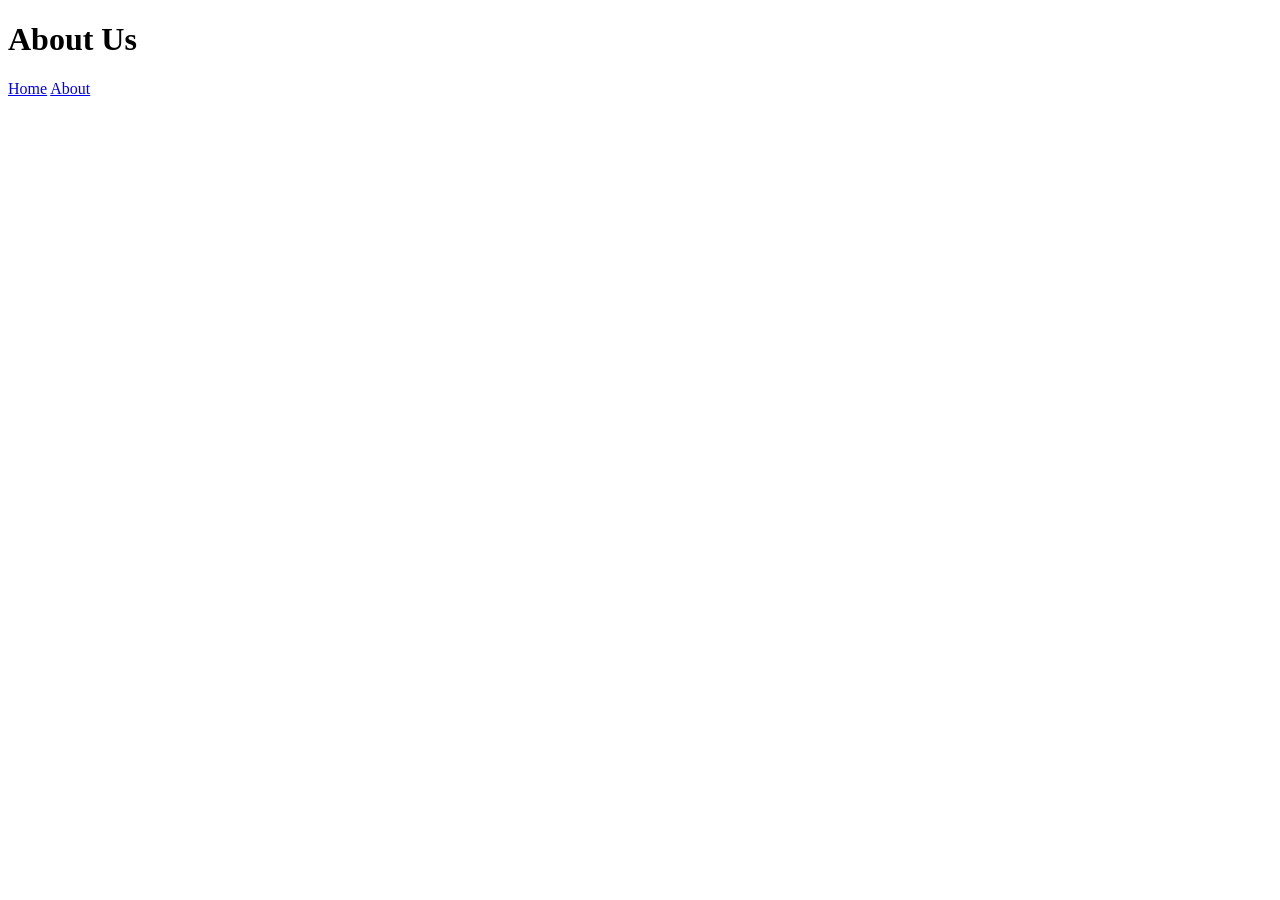
==== about.html @ 14a0441e "Added About, Platform, Resources, Contact and feedback with navigation" ====
<!DOCTYPE html> 
<html lang="en"> 
<head> 
    <meta charset="UTF-8"> 
    <meta name="viewport" content="width=device-width, initial-scale=1.0"> 
    <title>About Us</title> 
</head> 
<body> 
<header> 
 <h1>About Us</h1> 
         <nav> 
            <a href="index.html"> Home</a>
            <a href="about.html"> About</a>
            <a href=""
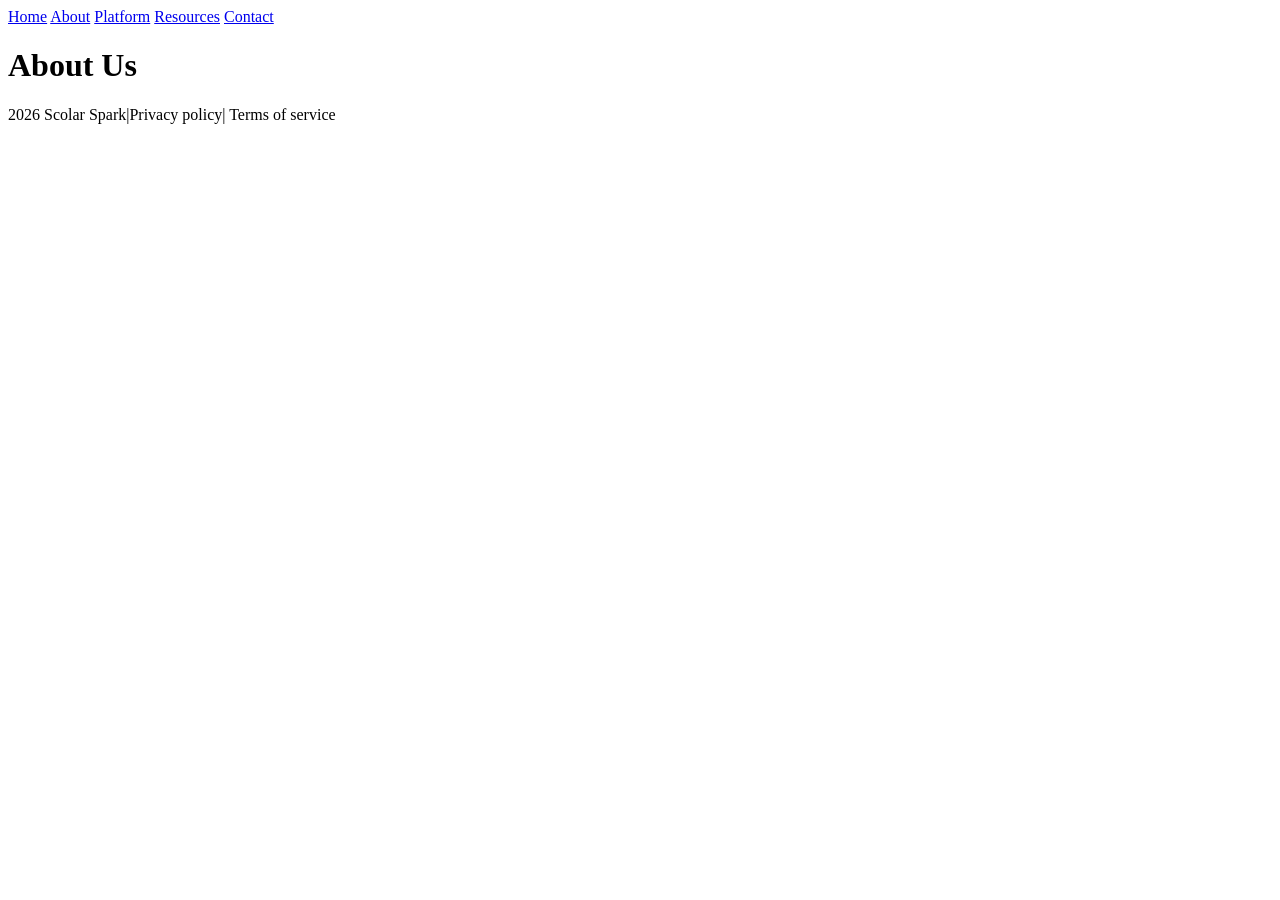
==== commit 3869a0c4: "Updated navigation pages with new features" ====
--- a/about.html
+++ b/about.html
@@ -4,11 +4,26 @@
     <meta charset="UTF-8"> 
     <meta name="viewport" content="width=device-width, initial-scale=1.0"> 
     <title>About Us</title> 
+    <link rel="stylesheet" href="style.css">
 </head> 
 <body> 
 <header> 
- <h1>About Us</h1> 
          <nav> 
             <a href="index.html"> Home</a>
             <a href="about.html"> About</a>
-            <a href=""+            <a href="platform.html">Platform</a>
+            <a href="resources.html">Resources</a>
+            <a href="contact.html">Contact</a>
+         </nav>
+         <h1>About Us</h1> 
+</header>
+<main>
+    <p>
+
+    </p>
+</main>
+<footer>
+    2026 Scolar Spark|Privacy policy| Terms of service
+</footer>
+</body>
+</html>
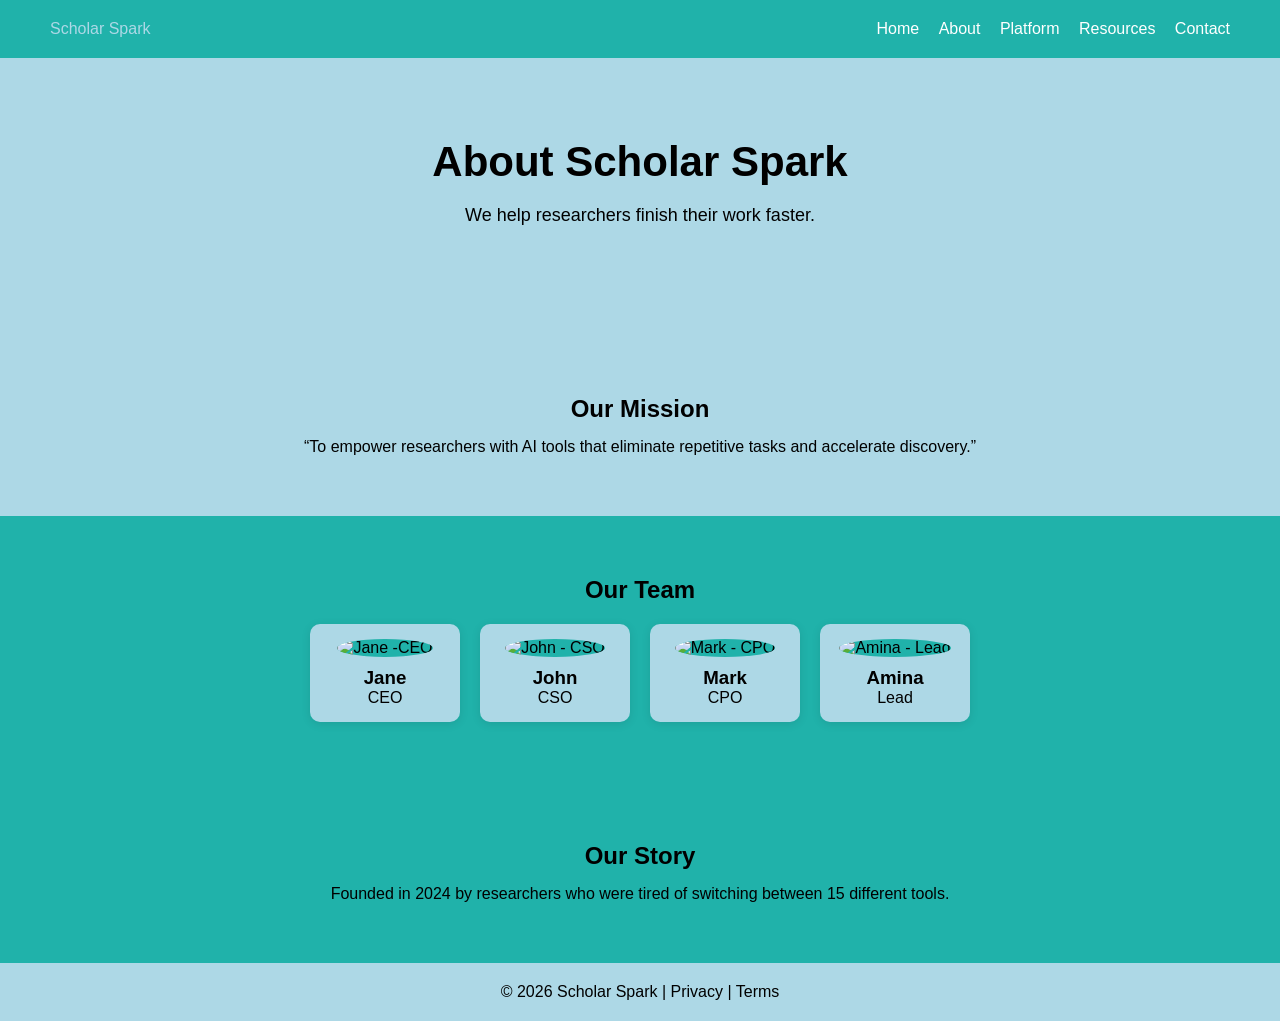
==== commit 9f70786c: "Updated pages and added articles 1-4" ====
--- a/about.html
+++ b/about.html
@@ -1,29 +1,65 @@
-<!DOCTYPE html> 
-<html lang="en"> 
-<head> 
-    <meta charset="UTF-8"> 
-    <meta name="viewport" content="width=device-width, initial-scale=1.0"> 
-    <title>About Us</title> 
-    <link rel="stylesheet" href="style.css">
-</head> 
-<body> 
-<header> 
-         <nav> 
-            <a href="index.html"> Home</a>
-            <a href="about.html"> About</a>
+<!DOCTYPE html>
+<html lang="en">
+<head>
+    <meta charset="UTF-8">
+    <meta name="viewport" content="width=device-width, initial-scale=1.0">
+    <title>About - Scholar Spark</title>
+    <link rel="stylesheet" href="stylesheet.css">
+</head>
+<body>
+    <header class="navbar">
+        <div class="logo">Scholar Spark</div>
+        <nav>
+            <a href="index.html">Home</a>
+            <a href="about.html">About</a>
             <a href="platform.html">Platform</a>
             <a href="resources.html">Resources</a>
             <a href="contact.html">Contact</a>
-         </nav>
-         <h1>About Us</h1> 
-</header>
-<main>
-    <p>
-
-    </p>
-</main>
-<footer>
-    2026 Scolar Spark|Privacy policy| Terms of service
-</footer>
+        </nav>
+    </header>
+    <section class="hero">
+        <h1>About Scholar Spark</h1>
+        <p>We help researchers finish their work faster.</p>
+    </section>
+    <section class="mission">
+        <h2>Our Mission</h2>
+        <p>
+            “To empower researchers with AI tools that eliminate repetitive tasks and accelerate discovery.”
+        </p>
+    </section>
+    <section class="team">
+        <h2>Our Team</h2>
+        <div class="team-grid">
+            <div class="member">
+            <img src="C:\Users\Ommy\Downloads\download.jfif" alt="Jane -CEO" class="photo">
+                <h3>Jane</h3>
+                <p>CEO</p>
+            </div>
+            <div class="member">
+                <img src="C:\Users\Ommy\Downloads\download (1).jfif" alt="John - CSO" class="photo">
+                <h3>John</h3>
+                <p>CSO</p>
+            </div>
+            <div class="member">
+                <img src="C:\Users\Ommy\Downloads\OIF.jfif" alt="Mark - CPO" class="photo">
+                <h3>Mark</h3>
+                <p>CPO</p>
+            </div>
+            <div class="member">
+               <img src="C:\Users\Ommy\Downloads\OIP.jfif" alt="Amina - Lead" class="photo"> 
+                <h3>Amina</h3>
+                <p>Lead</p>
+            </div>
+        </div>
+    </section>
+    <section class="story">
+        <h2>Our Story</h2>
+        <p>
+            Founded in 2024 by researchers who were tired of switching between 15 different tools.
+        </p>
+    </section>
+    <footer>
+        <p>© 2026 Scholar Spark | Privacy | Terms</p>
+    </footer>
 </body>
 </html>
--- a/stylesheet.css
+++ b/stylesheet.css
@@ -0,0 +1,246 @@
+* {
+    margin: 0;
+    padding: 0;
+    box-sizing: border-box;
+}
+body {
+    font-family: Arial, Helvetica, sans-serif;
+    background-color: lightseagreen;
+    color: black;
+    min-height: 100vh;
+    display: flex;
+    flex-direction: column;
+}
+.navbar {
+    display: flex;
+    justify-content: space-between;
+    align-items: center;
+
+    padding: 20px 50px;
+    background-color:lightseagreen;
+    color: lightblue;
+}
+.navbar nav a {
+    color: white;
+    text-decoration: none;
+    margin-left: 15px;
+}
+.navbar nav a:hover {
+    text-decoration: underline;
+}
+.hero {
+    text-align: center;
+    padding: 80px 20px;
+    background-color:lightblue;
+}
+.hero h1 {
+    font-size: 42px;
+    margin-bottom: 15px;
+}
+.hero p {
+    font-size: 18px;
+    max-width: 600px;
+    margin: 0 auto 25px;
+    line-height: 1.6;
+}
+.buttons {
+    display: flex;
+    justify-content: center;
+    gap: 15px;
+}
+.btn {
+    padding: 12px 20px;
+    border-radius: 8px;
+    text-decoration: none;
+    font-weight: bold;
+    display: inline-block;
+}
+.primary {
+    background-color: darkblue;
+    color:lightblue;
+}
+.secondary {
+    background-color:darkgreen;
+    color: black
+}
+.features {
+    padding: 70px 20px;
+    text-align: center;
+}
+.features h2 {
+    margin-bottom: 30px;
+    font-size: 28px;
+}
+.feature-boxes {
+    display: flex;
+    justify-content: center;
+    gap: 20px;
+    flex-wrap: wrap;
+}
+.box {
+    background-color:lightblue;
+    width: 250px;
+    padding: 20px;
+    border-radius: 12px;
+
+    box-shadow: 0 2px 10px lightblue;
+}
+.box h3 {
+    margin-bottom: 10px;
+}
+.cta {
+    text-align: center;
+    padding: 60px 20px;
+    background-color: #1e293b;
+    color:lightblue;
+}
+.cta h2 {
+    margin-bottom: 20px;
+}
+footer {
+    margin-top: auto;
+    text-align: center;
+    padding: 20px;
+    background-color:lightblue;
+    color:black;
+}
+section {
+    padding: 60px 20px;
+    text-align: center;
+}
+.mission {
+    background-color:lightblue;
+}
+.team-grid {
+    display: flex;
+    justify-content: center;
+    gap: 20px;
+    flex-wrap: wrap;
+    margin-top: 20px;
+}
+.member {
+    background:lightblue;
+    width: 150px;
+    padding: 15px;
+    border-radius: 10px;
+    box-shadow: 0 2px 10px rgba(0,0,0,0.1);
+}
+.photo {
+    width: 60px;
+    height: 60px;
+    background-color: lightseagreen;
+    border-radius: 50%;
+    margin: 0 auto 10px;
+}
+.story {
+    background-color:lightseagreen;
+}
+h2 {
+    margin-bottom: 15px;
+}
+.feature-card {
+    display: flex;
+    align-items: center;
+    gap: 20px;
+    padding: 20px;
+    max-width: 800px;
+    margin:20px auto;
+}
+.feature-image img {
+    width: 250px;
+    border-radius: 10px;
+    object-fit: contain;
+    box-shadow: 0 2px 10px rgba(0,0,0,0.1);
+}
+.feature-text {
+    max-width: ;
+}
+.feature-text h2 {
+    margin-bottom: 10px;
+}
+.feature-text ul {
+    list-style: none;
+    padding: 0;
+}
+.feature-text li {
+    margin-bottom: 8px;
+}
+.featured-card {
+    display: flex;
+    gap: 20px;
+    align-items: center;
+    max-width: 900px;
+    margin: 0 auto;
+    background:lightblue;
+    padding: 20px;
+
+    border-radius: 12px;
+    box-shadow: 0 2px 10px rgba(0,0,0,0.1);
+}
+.featured-card img {
+    width: 300px;
+    border-radius: 10px;
+    object-fit: cover;
+}
+.featured-text {
+    flex: 1;
+}
+.meta {
+    font-size: 14px;
+    color:lightblue;
+    margin-bottom: 10px;
+}
+.article-grid {
+    display: flex;
+    justify-content: center;
+    gap: 20px;
+    flex-wrap: wrap;
+    padding: 20px;
+}
+.article {
+    width: 250px;
+    background:lightblue;
+    padding: 15px;
+    border-radius: 10px;
+
+    box-shadow: 0 2px 10px rgba(0,0,0,0.1);
+    text-align: center;
+}
+.article img {
+    width: 100%;
+    border-radius: 8px;
+}
+.newsletter {
+    text-align: center;
+    padding: 60px 20px;
+}
+.newsletter input {
+    padding: 10px;
+    width: 250px;
+    margin-right: 10px;
+    border-radius: 5px;
+    b
+.blog-post {
+    max-width: 800px;
+    margin: 0 auto;
+    padding: 40px 20px;
+    line-height: 1.6;
+}
+.blog-post h1 {
+    margin-bottom: 10px;
+}
+.blog-post h2 {
+    margin-top: 20px;
+    margin-bottom: 10px;
+}
+.blog-image {
+    width: 100%;
+    border-radius: 10px;
+    margin: 20px 0;
+}
+.meta {
+    color: gray;
+    font-size: 14px;
+    margin-bottom: 20px;
+}order: 1px solid: lightblue;
+}
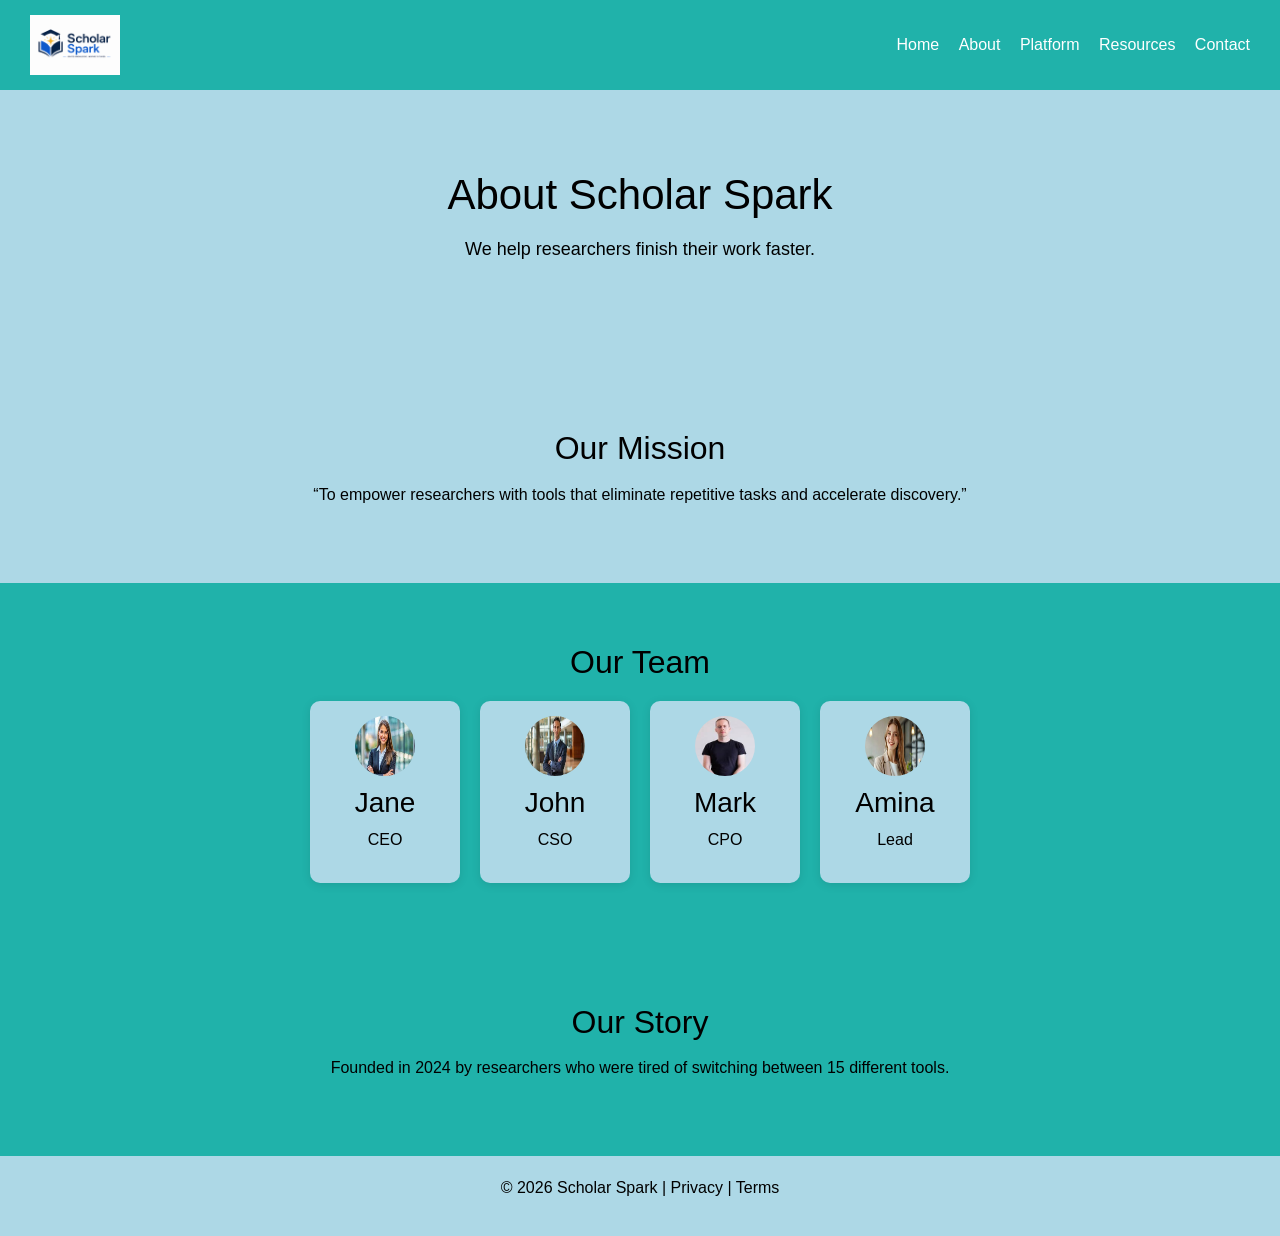
==== commit 85d389b7: "Updated website pages and added script.js, success.html and image/" ====
--- a/about.html
+++ b/about.html
@@ -4,11 +4,14 @@
     <meta charset="UTF-8">
     <meta name="viewport" content="width=device-width, initial-scale=1.0">
     <title>About - Scholar Spark</title>
+    <link href="https://cdn.jsdelivr.net/npm/bootstrap@5.3.3/dist/css/bootstrap.min.css" rel="stylesheet">
     <link rel="stylesheet" href="stylesheet.css">
 </head>
 <body>
     <header class="navbar">
-        <div class="logo">Scholar Spark</div>
+        <div class="logo">
+            <img src="images/logo.png" alt="Scholar Spark Logo">
+        </div>
         <nav>
             <a href="index.html">Home</a>
             <a href="about.html">About</a>
@@ -24,29 +27,29 @@
     <section class="mission">
         <h2>Our Mission</h2>
         <p>
-            “To empower researchers with AI tools that eliminate repetitive tasks and accelerate discovery.”
+            “To empower researchers with tools that eliminate repetitive tasks and accelerate discovery.”
         </p>
     </section>
     <section class="team">
         <h2>Our Team</h2>
         <div class="team-grid">
             <div class="member">
-            <img src="C:\Users\Ommy\Downloads\download.jfif" alt="Jane -CEO" class="photo">
+            <img src="images/download.jfif" alt="Jane - CEO" class="photo">
                 <h3>Jane</h3>
                 <p>CEO</p>
             </div>
             <div class="member">
-                <img src="C:\Users\Ommy\Downloads\download (1).jfif" alt="John - CSO" class="photo">
+                <img src="images/download (1).jfif" alt="John - CSO" class="photo">
                 <h3>John</h3>
                 <p>CSO</p>
             </div>
             <div class="member">
-                <img src="C:\Users\Ommy\Downloads\OIF.jfif" alt="Mark - CPO" class="photo">
+                <img src="images/OIF.jfif" alt="Mark - CPO" class="photo">
                 <h3>Mark</h3>
                 <p>CPO</p>
             </div>
             <div class="member">
-               <img src="C:\Users\Ommy\Downloads\OIP.jfif" alt="Amina - Lead" class="photo"> 
+               <img src="images/OIP.jfif" alt="Amina - Lead" class="photo"> 
                 <h3>Amina</h3>
                 <p>Lead</p>
             </div>
@@ -61,5 +64,6 @@
     <footer>
         <p>© 2026 Scholar Spark | Privacy | Terms</p>
     </footer>
+    <script src="script.js"></script>
 </body>
 </html>
--- a/stylesheet.css
+++ b/stylesheet.css
@@ -244,3 +244,243 @@
     margin-bottom: 20px;
 }order: 1px solid: lightblue;
 }
+.contact-container {
+    display: flex;
+    gap: 30px;
+    justify-content: center;
+    align-items: flex-start;
+    padding: 40px;
+    flex-wrap: wrap;
+}
+.contact-form {
+    background: white;
+    padding: 25px;
+    border-radius: 10px;
+
+    width: 350px;
+
+    box-shadow: 0 2px 10px rgba(0,0,0,0.1);
+}
+
+.contact-form h2 {
+    margin-bottom: 15px;
+}
+
+.contact-form label {
+    display: block;
+    margin-top: 10px;
+    font-weight: bold;
+}
+.contact-form input,
+.contact-form textarea {
+    width: 100%;
+    padding: 8px;
+    margin-top: 5px;
+    border-radius: 5px;
+    border: 1px solid #ccc;
+}
+.contact-info {
+    background: white;
+    padding: 25px;
+    border-radius: 10px;
+    width: 300px;
+    box-shadow: 0 2px 10px rgba(0,0,0,0.1);
+}
+.contact-info h2 {
+    margin-bottom: 15px;
+}
+.map {
+    margin-top: 20px;
+    height: 150px;
+    background: #ddd;
+    display: flex;
+    align-items: center;
+    justify-content: center;
+    border-radius: 8px;
+}
+.contact-form input:focus,
+.contact-form textarea:focus {
+    outline: none;
+    border: 1px solid #4CAF50;
+    box-shadow: 0 0 5px rgba(76,175,80,0.3);
+}
+.btn {
+    cursor: pointer;
+    transition: transform 0.2s ease;
+}
+.btn:hover {
+    transform: scale(1.05);
+}
+.article2-page {
+    max-width: 800px;
+    margin: 40px auto;
+    padding: 30px;
+    background: white;
+
+    border-radius: 12px;
+    box-shadow: 0 2px 12px rgba(0,0,0,0.1);
+
+    line-height: 1.7;
+}
+.article2-page h1 {
+    font-size: 34px;
+    margin-bottom: 10px;
+}
+.article2-page .meta {
+    color: gray;
+    font-size: 14px;
+    margin-bottom: 20px;
+}
+.article2-page .article-image {
+    width: 100%;
+    border-radius: 12px;
+    margin: 20px 0;
+}
+.article2-page .intro {
+    font-size: 18px;
+    font-weight: 500;
+    margin-bottom: 20px;
+}
+.article2-page h2 {
+    margin-top: 25px;
+    margin-bottom: 10px;
+}
+.article2-page ul {
+    margin-left: 20px;
+    margin-bottom: 20px;
+}
+.article2-page li {
+    margin-bottom: 10px;
+}
+.article2-page p {
+    margin-bottom: 15px;
+}
+.article2-page .btn {
+    display: inline-block;
+    margin-top: 20px;
+}
+.article2-page:hover {
+    box-shadow: 0 5px 20px rgba(0,0,0,0.15);
+}
+.article3-page {
+    max-width: 800px;
+    margin: 40px auto;
+    padding: 30px;
+    background: #f9fafb;
+    border-left: 6px solid #8b5cf6; /* purple accent */
+    border-radius: 12px;
+    box-shadow: 0 2px 12px rgba(0,0,0,0.08);
+    line-height: 1.7;
+}
+.article3-page h1 {
+    font-size: 34px;
+    margin-bottom: 10px;
+}
+.article3-page .meta {
+    color: #6b7280;
+    font-size: 14px;
+    margin-bottom: 20px;
+}
+.article3-page .article-image {
+    width: 100%;
+    border-radius: 12px;
+    margin: 20px 0;
+}
+.article3-page .intro {
+    font-size: 18px;
+    font-weight: 500;
+    margin-bottom: 20px;
+}
+.article3-page h2 {
+    margin-top: 25px;
+    margin-bottom: 10px;
+}
+.article3-page ul {
+    margin-left: 20px;
+    margin-bottom: 20px;
+}
+.article3-page li {
+    margin-bottom: 12px;
+    padding-left: 5px;
+}
+.article3-page p {
+    margin-bottom: 15px;
+}
+.article3-page .btn {
+    display: inline-block;
+    margin-top: 20px;
+}
+.article3-page:hover {
+    transform: translateY(-3px);
+    transition: 0.2s ease;
+}
+
+.article4-page {
+    max-width: 850px;
+    margin: 40px auto;
+    padding: 30px;
+    background: #ffffff;
+    border-radius: 12px;
+    box-shadow: 0 4px 18px rgba(0,0,0,0.1);
+    line-height: 1.7;
+}
+.article4-page h1 {
+    font-size: 36px;
+    margin-bottom: 10px;
+    color: #111827;
+}
+.article4-page .meta {
+    color: #6b7280;
+    font-size: 14px;
+    margin-bottom: 20px;
+}
+.article4-page .article-image {
+    width: 100%;
+    border-radius: 12px;
+    margin: 20px 0;
+    object-fit: cover;
+}
+.article4-page .intro {
+    font-size: 18px;
+    font-weight: 500;
+    margin-bottom: 25px;
+    color: #374151;
+}
+.article4-page h2 {
+    margin-top: 30px;
+    margin-bottom: 10px;
+    color: #111827;
+}
+.article4-page p {
+    margin-bottom: 15px;
+    color: #374151;
+}
+.article4-page ul {
+    margin-left: 20px;
+    margin-bottom: 20px;
+}
+.article4-page li {
+    margin-bottom: 10px;
+}
+.article4-page .btn {
+    display: inline-block;
+    margin-top: 20px;
+    margin-right: 10px;
+}
+.article4-page:hover {
+    transform: translateY(-3px);
+    transition: 0.2s ease;
+    box-shadow: 0 8px 25px rgba(0,0,0,0.15);
+}
+.logo img {
+    height: 60px;
+    width: auto;
+    object-fit: contain;
+}
+.navbar {
+    display: flex;
+    justify-content: space-between;
+    align-items: center;
+    padding: 15px 30px;
+}
+
